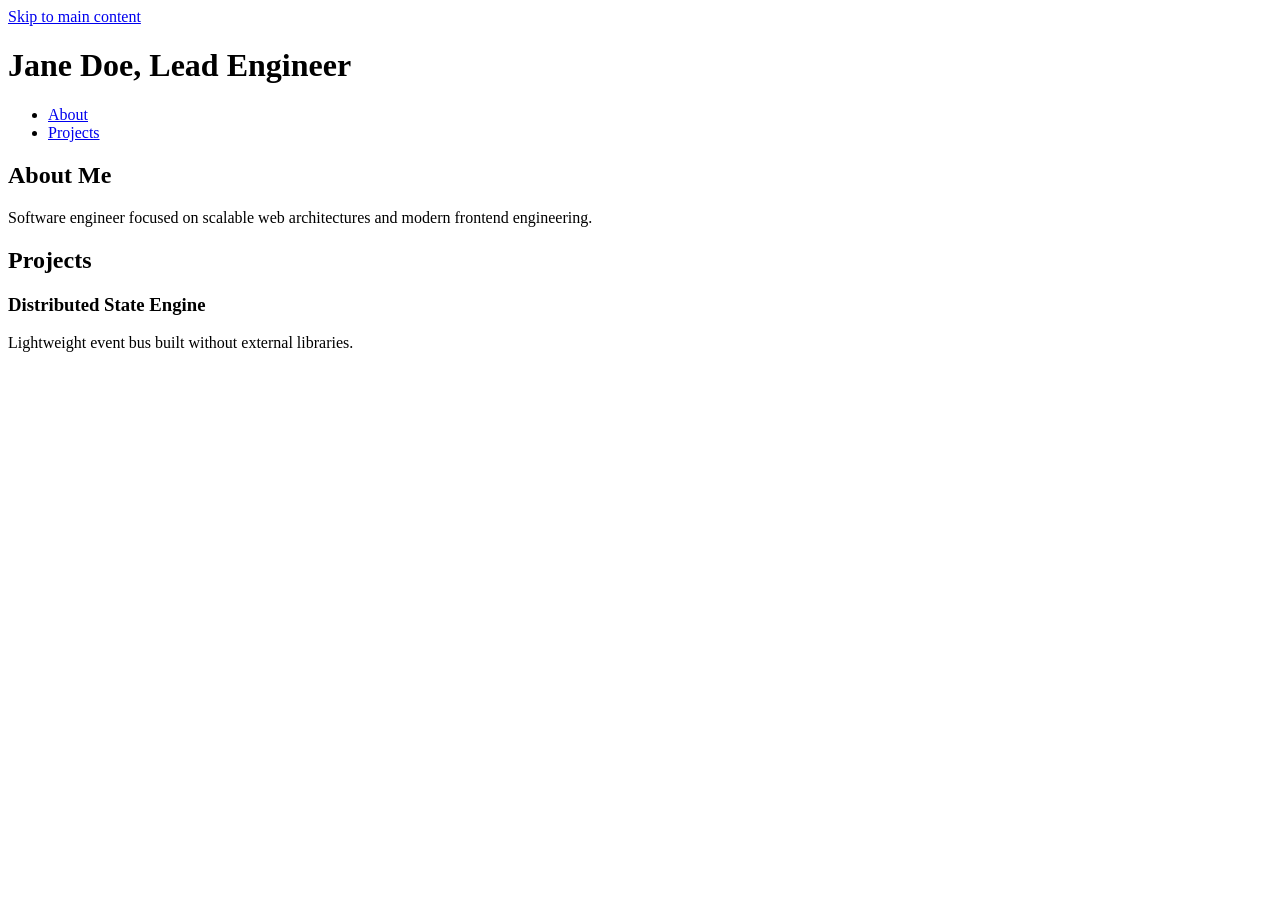
==== index.html @ 3b57b1c4 "feat(html): semantic landmark tree" ====
<!DOCTYPE html>
<html lang="en">
<head>
  <meta charset="UTF-8">
  <meta name="viewport" content="width=device-width, initial-scale=1.0">
  <title>Developer Portfolio</title>
</head>
<body>
  <!-- ATOMIC MILESTONE T-01: No div tags allowed -->
  <a href="#main-content" class="skip-link">Skip to main content</a>

  <header role="banner">
    <h1>Jane Doe, Lead Engineer</h1>
  </header>

  <nav role="navigation" aria-label="Primary">
    <ul>
      <li><a href="#about">About</a></li>
      <li><a href="#projects">Projects</a></li>
    </ul>
  </nav>

  <main id="main-content" role="main">
    <section id="about">
      <h2>About Me</h2>
      <p>Software engineer focused on scalable web architectures and modern frontend engineering.</p>
    </section>

    <section id="projects">
      <h2>Projects</h2>
      <article>
        <h3>Distributed State Engine</h3>
        <p>Lightweight event bus built without external libraries.</p>
      </article>
    </section>
  </main>
</body>
</html>
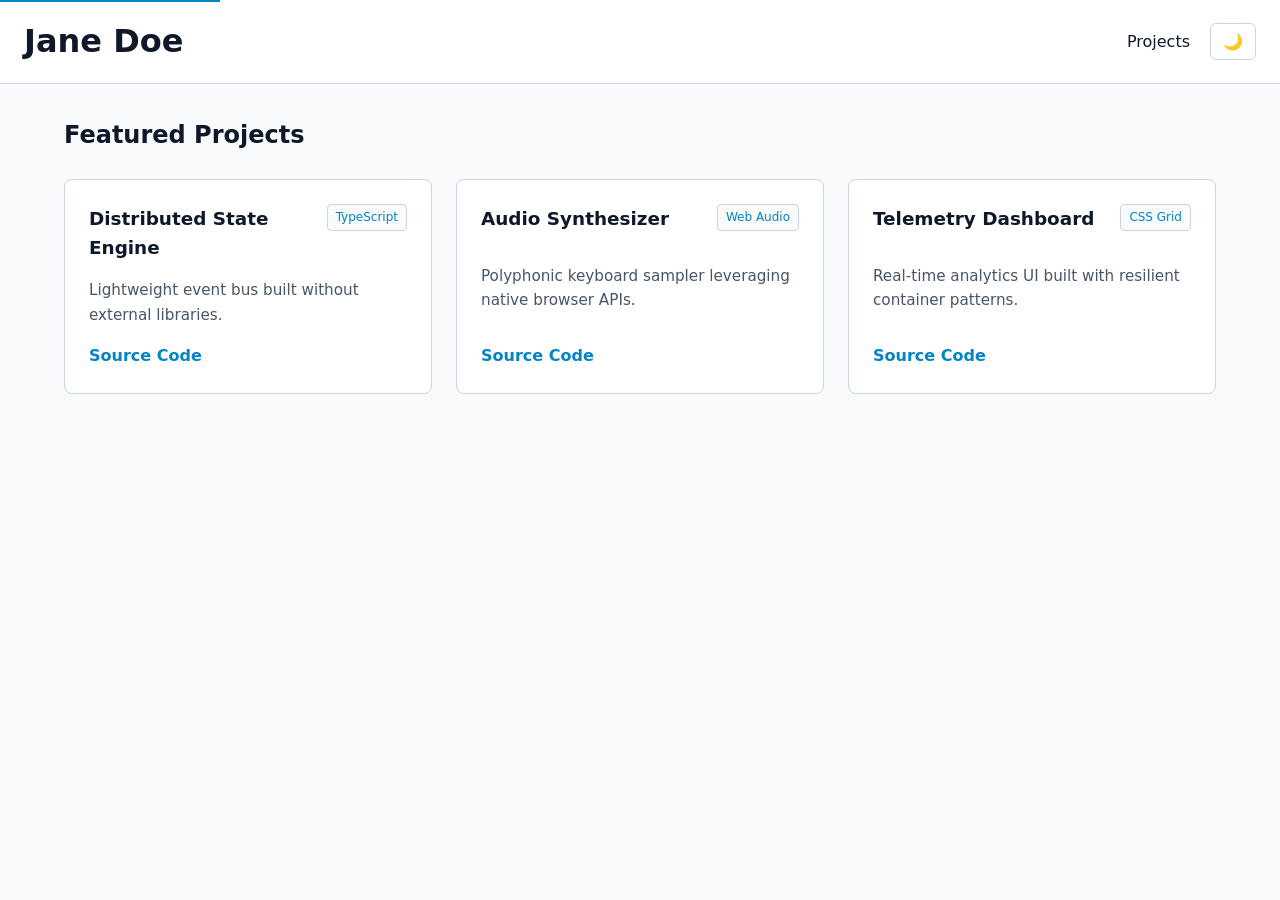
==== commit 3ab2d6cd: "feat(css): responsive grid" ====
--- a/index.html
+++ b/index.html
@@ -3,36 +3,67 @@
 <head>
   <meta charset="UTF-8">
   <meta name="viewport" content="width=device-width, initial-scale=1.0">
-  <title>Developer Portfolio</title>
+  <title>Enterprise Developer Portfolio</title>
+  <link rel="stylesheet" href="style.css">
 </head>
 <body>
-  <!-- ATOMIC MILESTONE T-01: No div tags allowed -->
   <a href="#main-content" class="skip-link">Skip to main content</a>
 
-  <header role="banner">
-    <h1>Jane Doe, Lead Engineer</h1>
+  <header class="navbar" role="banner">
+    <h1>Jane Doe</h1>
+    <nav role="navigation" aria-label="Main Navigation">
+      <ul class="nav-links">
+        <li><a href="#projects">Projects</a></li>
+        <li>
+          <button id="theme-btn" type="button" aria-pressed="false" aria-label="Toggle dark mode">
+            🌙
+          </button>
+        </li>
+      </ul>
+    </nav>
   </header>
 
-  <nav role="navigation" aria-label="Primary">
-    <ul>
-      <li><a href="#about">About</a></li>
-      <li><a href="#projects">Projects</a></li>
-    </ul>
-  </nav>
+  <main id="main-content" role="main">
+    <section id="projects" class="portfolio-container" aria-labelledby="projects-title">
+      <h2 id="projects-title">Featured Projects</h2>
 
-  <main id="main-content" role="main">
-    <section id="about">
-      <h2>About Me</h2>
-      <p>Software engineer focused on scalable web architectures and modern frontend engineering.</p>
-    </section>
+      <div class="project-grid">
+        <article class="project-card">
+          <header class="card-header">
+            <h3>Distributed State Engine</h3>
+            <span class="badge">TypeScript</span>
+          </header>
+          <p>Lightweight event bus built without external libraries.</p>
+          <footer class="card-footer">
+            <a href="#" aria-label="View Distributed State Engine source code">Source Code</a>
+          </footer>
+        </article>
 
-    <section id="projects">
-      <h2>Projects</h2>
-      <article>
-        <h3>Distributed State Engine</h3>
-        <p>Lightweight event bus built without external libraries.</p>
-      </article>
+        <article class="project-card">
+          <header class="card-header">
+            <h3>Audio Synthesizer</h3>
+            <span class="badge">Web Audio</span>
+          </header>
+          <p>Polyphonic keyboard sampler leveraging native browser APIs.</p>
+          <footer class="card-footer">
+            <a href="#" aria-label="View Audio Synthesizer source code">Source Code</a>
+          </footer>
+        </article>
+
+        <article class="project-card">
+          <header class="card-header">
+            <h3>Telemetry Dashboard</h3>
+            <span class="badge">CSS Grid</span>
+          </header>
+          <p>Real-time analytics UI built with resilient container patterns.</p>
+          <footer class="card-footer">
+            <a href="#" aria-label="View Telemetry Dashboard source code">Source Code</a>
+          </footer>
+        </article>
+      </div>
     </section>
   </main>
+
+  <script src="app.js"></script>
 </body>
 </html>
--- a/style.css
+++ b/style.css
@@ -0,0 +1,161 @@
+/* 1. Global Box-Sizing Reset */
+*,
+*::before,
+*::after {
+  box-sizing: border-box;
+  margin: 0;
+  padding: 0;
+}
+
+/* 2. Contract Tokens - Light Theme (Default) */
+:root {
+  --bg-primary: #f8fafc;
+  --bg-surface: #ffffff;
+  --text-primary: #0f172a;
+  --text-secondary: #475569;
+  --border-color: #cbd5e1;
+  --accent: #0284c7;
+  --focus-outline: #0284c7;
+}
+
+/* 3. Contract Tokens - Dark Theme */
+body.dark-theme {
+  --bg-primary: #0f172a;
+  --bg-surface: #1e293b;
+  --text-primary: #f8fafc;
+  --text-secondary: #94a3b8;
+  --border-color: #334155;
+  --accent: #38bdf8;
+  --focus-outline: #38bdf8;
+}
+
+/* 4. Base Typography & Background Transition */
+body {
+  font-family: system-ui, -apple-system, BlinkMacSystemFont, 'Segoe UI', Roboto, sans-serif;
+  line-height: 1.6;
+  background-color: var(--bg-primary);
+  color: var(--text-primary);
+  transition: background-color 0.25s ease, color 0.25s ease;
+}
+
+/* 5. A11y Focus Rings (WCAG 2.2 AA) */
+:focus-visible {
+  outline: 2px solid var(--focus-outline);
+  outline-offset: 3px;
+}
+
+/* Skip Link A11y */
+.skip-link {
+  position: absolute;
+  top: -40px;
+  left: 0;
+  background: var(--accent);
+  color: var(--bg-surface);
+  padding: 8px 16px;
+  z-index: 100;
+  text-decoration: none;
+  font-weight: 600;
+}
+
+.skip-link:focus {
+  top: 0;
+}
+
+/* Flexbox Navigation Header (1D Layout) */
+.navbar {
+  display: flex;
+  justify-content: space-between;
+  align-items: center;
+  padding: 1rem 1.5rem;
+  background-color: var(--bg-surface);
+  border-bottom: 1px solid var(--border-color);
+  gap: 1.5rem;
+}
+
+.nav-links {
+  display: flex;
+  align-items: center;
+  list-style: none;
+  gap: 1.25rem;
+}
+
+.nav-links a {
+  color: var(--text-primary);
+  text-decoration: none;
+  font-weight: 500;
+}
+
+#theme-btn {
+  background: transparent;
+  border: 1px solid var(--border-color);
+  color: var(--text-primary);
+  padding: 0.5rem 0.75rem;
+  border-radius: 6px;
+  cursor: pointer;
+  font-size: 1rem;
+}
+
+/* Container & 2D Grid Layout */
+.portfolio-container {
+  max-width: 1200px;
+  margin: 0 auto;
+  padding: 2rem 1.5rem;
+}
+
+.portfolio-container h2 {
+  margin-bottom: 1.5rem;
+  color: var(--text-primary);
+}
+
+/* Responsive Grid: Tự động co giãn cột không cần media query */
+.project-grid {
+  display: grid;
+  grid-template-columns: repeat(auto-fit, minmax(280px, 1fr));
+  gap: 1.5rem;
+}
+
+/* Card Components */
+.project-card {
+  display: flex;
+  flex-direction: column;
+  justify-content: space-between;
+  background-color: var(--bg-surface);
+  border: 1px solid var(--border-color);
+  border-radius: 8px;
+  padding: 1.5rem;
+  gap: 1rem;
+}
+
+.card-header {
+  display: flex;
+  justify-content: space-between;
+  align-items: flex-start;
+  gap: 0.75rem;
+}
+
+.card-header h3 {
+  font-size: 1.15rem;
+  color: var(--text-primary);
+}
+
+.badge {
+  font-size: 0.75rem;
+  padding: 0.2rem 0.5rem;
+  border-radius: 4px;
+  background-color: var(--bg-primary);
+  color: var(--accent);
+  border: 1px solid var(--border-color);
+  white-space: nowrap;
+}
+
+.project-card p {
+  color: var(--text-secondary);
+  font-size: 0.95rem;
+}
+
+.card-footer a {
+  display: inline-block;
+  color: var(--accent);
+  text-decoration: none;
+  font-weight: 600;
+}
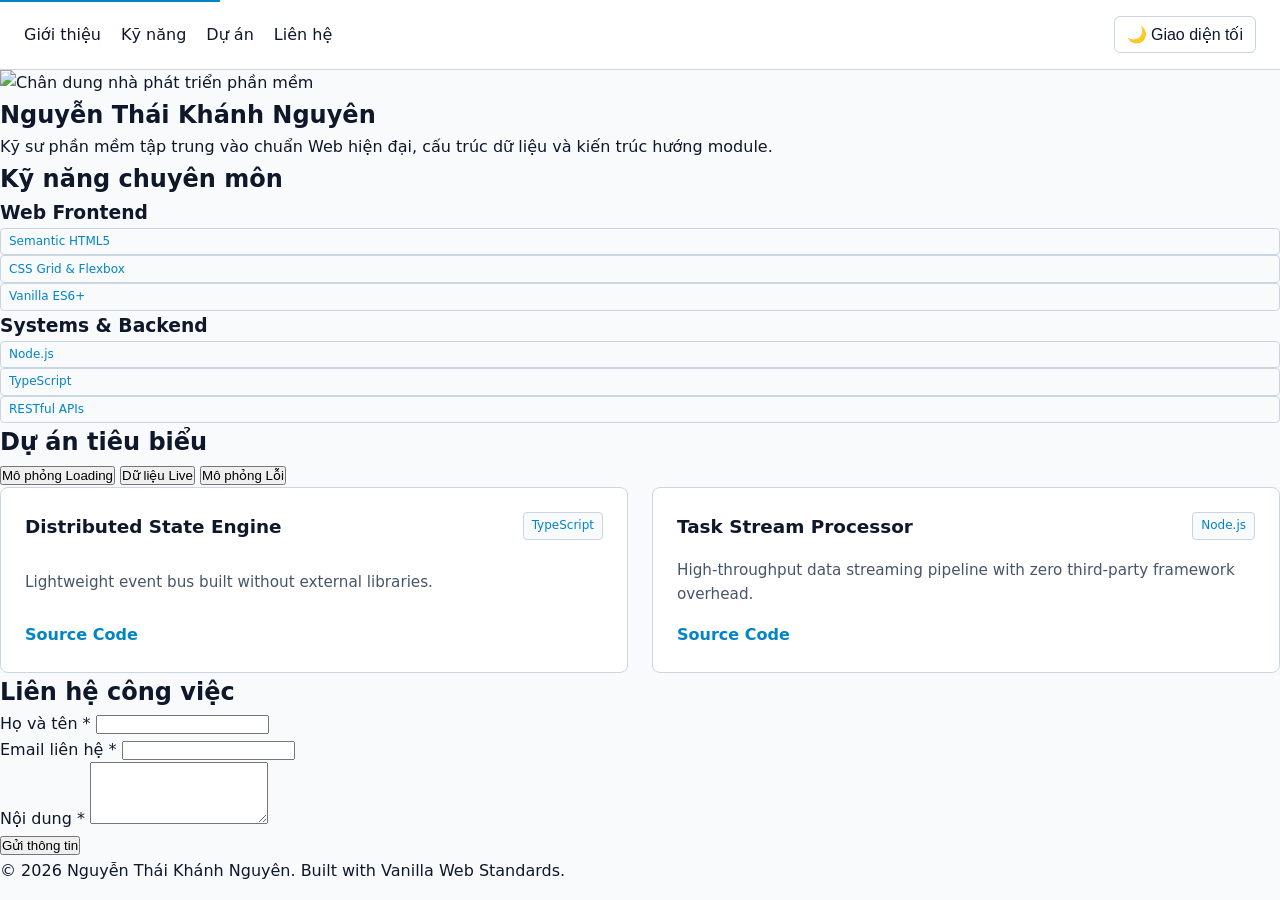
==== commit 3ebd67bc: "feat(html): implement modular component architecture markup" ====
--- a/index.html
+++ b/index.html
@@ -3,67 +3,144 @@
 <head>
   <meta charset="UTF-8">
   <meta name="viewport" content="width=device-width, initial-scale=1.0">
-  <title>Enterprise Developer Portfolio</title>
+  <title>Developer Portfolio - Exercise 3</title>
   <link rel="stylesheet" href="style.css">
+  <script src="app.js" defer></script>
 </head>
 <body>
+  <!-- Kế thừa từ Exercise 1: Skip-link bắt buộc -->
   <a href="#main-content" class="skip-link">Skip to main content</a>
 
-  <header class="navbar" role="banner">
-    <h1>Jane Doe</h1>
-    <nav role="navigation" aria-label="Main Navigation">
+  <header role="banner" class="site-header">
+    <nav role="navigation" aria-label="Primary" class="navbar">
       <ul class="nav-links">
-        <li><a href="#projects">Projects</a></li>
-        <li>
-          <button id="theme-btn" type="button" aria-pressed="false" aria-label="Toggle dark mode">
-            🌙
-          </button>
-        </li>
+        <li><a href="#hero">Giới thiệu</a></li>
+        <li><a href="#skills">Kỹ năng</a></li>
+        <li><a href="#projects">Dự án</a></li>
+        <li><a href="#contact">Liên hệ</a></li>
       </ul>
+      <!-- COMPONENT 1: THEME SWITCHER (Kế thừa Ex 2, chuẩn hóa aria-pressed) -->
+      <button 
+        type="button" 
+        id="theme-btn" 
+        class="theme-toggle" 
+        aria-pressed="false" 
+        aria-label="Chuyển đổi giao diện sáng tối"
+      >
+        <span class="theme-icon" aria-hidden="true">🌙</span>
+        <span class="theme-text">Giao diện tối</span>
+      </button>
     </nav>
   </header>
 
   <main id="main-content" role="main">
-    <section id="projects" class="portfolio-container" aria-labelledby="projects-title">
-      <h2 id="projects-title">Featured Projects</h2>
+    <!-- COMPONENT 2: HERO SECTION (Chống CLS: bắt buộc width/height cố định) -->
+    <section id="hero" class="hero-section" aria-labelledby="hero-title">
+      <img 
+        src="assets/avatar.webp" 
+        alt="Chân dung nhà phát triển phần mềm" 
+        width="160" 
+        height="160" 
+        loading="lazy" 
+        decoding="async" 
+        class="hero-avatar"
+      >
+      <div class="hero-content">
+        <h1 id="hero-title">Nguyễn Thái Khánh Nguyên</h1>
+        <p class="hero-pitch">Kỹ sư phần mềm tập trung vào chuẩn Web hiện đại, cấu trúc dữ liệu và kiến trúc hướng module.</p>
+      </div>
+    </section>
 
-      <div class="project-grid">
-        <article class="project-card">
+    <!-- COMPONENT 3: SKILLS MATRIX (Phân nhóm danh mục dạng Grid) -->
+    <section id="skills" class="skills-section" aria-labelledby="skills-title">
+      <h2 id="skills-title">Kỹ năng chuyên môn</h2>
+      <div class="skills-grid">
+        <article class="skill-category">
+          <h3>Web Frontend</h3>
+          <ul class="badge-list">
+            <li class="badge">Semantic HTML5</li>
+            <li class="badge">CSS Grid & Flexbox</li>
+            <li class="badge">Vanilla ES6+</li>
+          </ul>
+        </article>
+        <article class="skill-category">
+          <h3>Systems & Backend</h3>
+          <ul class="badge-list">
+            <li class="badge">Node.js</li>
+            <li class="badge">TypeScript</li>
+            <li class="badge">RESTful APIs</li>
+          </ul>
+        </article>
+      </div>
+    </section>
+
+    <!-- COMPONENT 4: PROJECT CARDS (Đúng contract mẫu trên Slide 14) -->
+    <section id="projects" class="projects-section" aria-labelledby="projects-title">
+      <div class="section-header">
+        <h2 id="projects-title">Dự án tiêu biểu</h2>
+        <!-- Nút test chuyển đổi trạng thái phục vụ Live Defense Slide 18 -->
+        <div class="state-controls" aria-label="Bộ điều khiển trạng thái mẫu">
+          <button type="button" id="btn-state-loading" class="btn-sm">Mô phỏng Loading</button>
+          <button type="button" id="btn-state-live" class="btn-sm">Dữ liệu Live</button>
+          <button type="button" id="btn-state-error" class="btn-sm">Mô phỏng Lỗi</button>
+        </div>
+      </div>
+
+      <div id="project-container" class="project-grid" aria-live="polite">
+        <!-- Khối contract gốc chính xác theo Slide 14 -->
+        <article class="project-card" data-category="frontend">
           <header class="card-header">
             <h3>Distributed State Engine</h3>
             <span class="badge">TypeScript</span>
           </header>
           <p>Lightweight event bus built without external libraries.</p>
           <footer class="card-footer">
-            <a href="#" aria-label="View Distributed State Engine source code">Source Code</a>
+            <a href="#" aria-label="View State Engine repository">Source Code</a>
           </footer>
         </article>
 
-        <article class="project-card">
+        <article class="project-card" data-category="backend">
           <header class="card-header">
-            <h3>Audio Synthesizer</h3>
-            <span class="badge">Web Audio</span>
+            <h3>Task Stream Processor</h3>
+            <span class="badge">Node.js</span>
           </header>
-          <p>Polyphonic keyboard sampler leveraging native browser APIs.</p>
+          <p>High-throughput data streaming pipeline with zero third-party framework overhead.</p>
           <footer class="card-footer">
-            <a href="#" aria-label="View Audio Synthesizer source code">Source Code</a>
-          </footer>
-        </article>
-
-        <article class="project-card">
-          <header class="card-header">
-            <h3>Telemetry Dashboard</h3>
-            <span class="badge">CSS Grid</span>
-          </header>
-          <p>Real-time analytics UI built with resilient container patterns.</p>
-          <footer class="card-footer">
-            <a href="#" aria-label="View Telemetry Dashboard source code">Source Code</a>
+            <a href="#" aria-label="View Task Stream Processor repository">Source Code</a>
           </footer>
         </article>
       </div>
     </section>
+
+    <!-- COMPONENT 5: CONTACT FORM (Native Form Validation) -->
+    <section id="contact" class="contact-section" aria-labelledby="contact-title">
+      <h2 id="contact-title">Liên hệ công việc</h2>
+      <form id="contact-form" class="contact-form" novalidate>
+        <div class="form-group">
+          <label for="contact-name">Họ và tên <span aria-hidden="true">*</span></label>
+          <input type="text" id="contact-name" name="name" required minlength="3">
+        </div>
+
+        <div class="form-group">
+          <label for="contact-email">Email liên hệ <span aria-hidden="true">*</span></label>
+          <input type="email" id="contact-email" name="email" required>
+        </div>
+
+        <div class="form-group">
+          <label for="contact-message">Nội dung <span aria-hidden="true">*</span></label>
+          <textarea id="contact-message" name="message" rows="4" required minlength="10"></textarea>
+        </div>
+
+        <div class="form-actions">
+          <button type="submit" id="submit-btn" class="btn-primary">Gửi thông tin</button>
+          <span id="form-status" class="form-status" role="status" aria-live="polite"></span>
+        </div>
+      </form>
+    </section>
   </main>
 
-  <script src="app.js"></script>
+  <footer role="contentinfo" class="site-footer">
+    <p>&copy; 2026 Nguyễn Thái Khánh Nguyên. Built with Vanilla Web Standards.</p>
+  </footer>
 </body>
 </html>
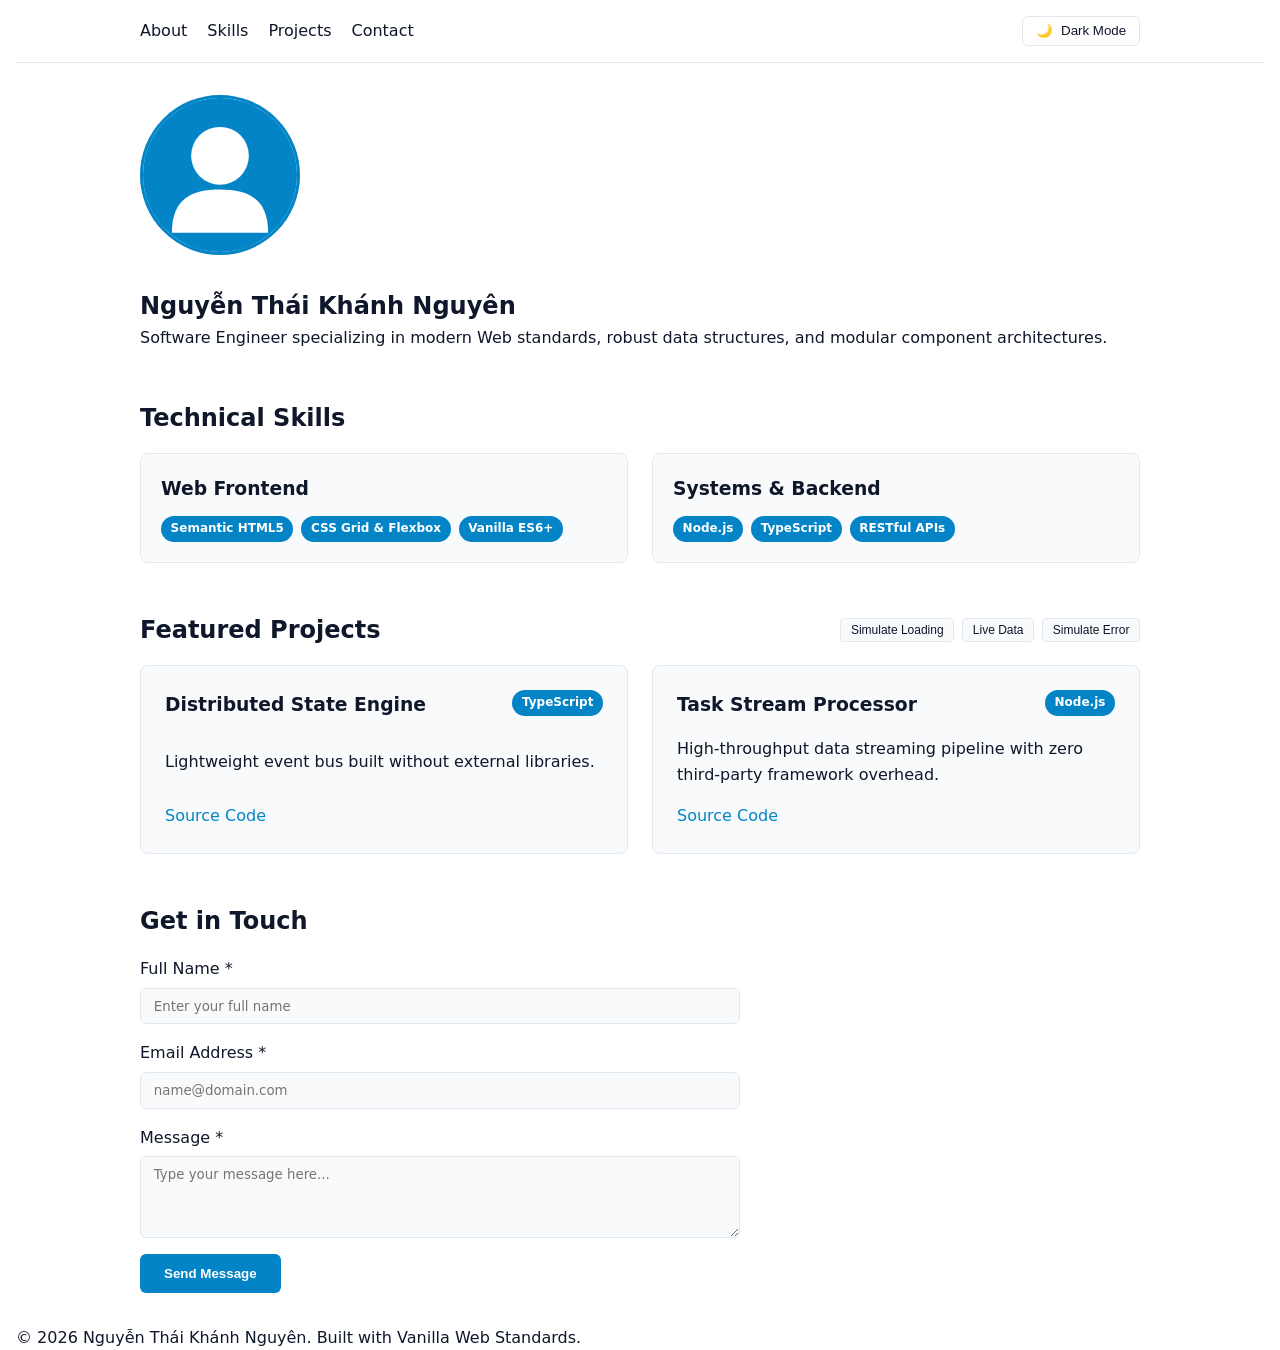
==== commit 74aa0cec: "fix(html): localize all components to english and embed fallback avatar" ====
--- a/index.html
+++ b/index.html
@@ -3,42 +3,44 @@
 <head>
   <meta charset="UTF-8">
   <meta name="viewport" content="width=device-width, initial-scale=1.0">
-  <title>Developer Portfolio - Exercise 3</title>
+  <title>Nguyễn Thái Khánh Nguyên - Developer Portfolio</title>
   <link rel="stylesheet" href="style.css">
   <script src="app.js" defer></script>
 </head>
 <body>
-  <!-- Kế thừa từ Exercise 1: Skip-link bắt buộc -->
+  <!-- Mandatory Skip-link for Accessibility -->
   <a href="#main-content" class="skip-link">Skip to main content</a>
 
   <header role="banner" class="site-header">
     <nav role="navigation" aria-label="Primary" class="navbar">
       <ul class="nav-links">
-        <li><a href="#hero">Giới thiệu</a></li>
-        <li><a href="#skills">Kỹ năng</a></li>
-        <li><a href="#projects">Dự án</a></li>
-        <li><a href="#contact">Liên hệ</a></li>
+        <li><a href="#hero">About</a></li>
+        <li><a href="#skills">Skills</a></li>
+        <li><a href="#projects">Projects</a></li>
+        <li><a href="#contact">Contact</a></li>
       </ul>
-      <!-- COMPONENT 1: THEME SWITCHER (Kế thừa Ex 2, chuẩn hóa aria-pressed) -->
+
+      <!-- COMPONENT 1: THEME SWITCHER -->
       <button 
         type="button" 
         id="theme-btn" 
         class="theme-toggle" 
         aria-pressed="false" 
-        aria-label="Chuyển đổi giao diện sáng tối"
+        aria-label="Toggle light and dark color scheme"
       >
         <span class="theme-icon" aria-hidden="true">🌙</span>
-        <span class="theme-text">Giao diện tối</span>
+        <span class="theme-text">Dark Mode</span>
       </button>
     </nav>
   </header>
 
   <main id="main-content" role="main">
-    <!-- COMPONENT 2: HERO SECTION (Chống CLS: bắt buộc width/height cố định) -->
+    <!-- COMPONENT 2: HERO SECTION -->
     <section id="hero" class="hero-section" aria-labelledby="hero-title">
+      <!-- Fallback SVG Avatar chống CLS và không bị vỡ icon -->
       <img 
-        src="assets/avatar.webp" 
-        alt="Chân dung nhà phát triển phần mềm" 
+        src="data:image/svg+xml,%3Csvg xmlns='http://www.w3.org/2000/svg' viewBox='0 0 160 160'%3E%3Crect width='160' height='160' fill='%230284c7'/%3E%3Ccircle cx='80' cy='60' r='30' fill='%23ffffff'/%3E%3Cpath d='M30,140 C30,105 50,95 80,95 C110,95 130,105 130,140 Z' fill='%23ffffff'/%3E%3C/svg%3E" 
+        alt="Portrait of Software Engineer" 
         width="160" 
         height="160" 
         loading="lazy" 
@@ -47,24 +49,24 @@
       >
       <div class="hero-content">
         <h1 id="hero-title">Nguyễn Thái Khánh Nguyên</h1>
-        <p class="hero-pitch">Kỹ sư phần mềm tập trung vào chuẩn Web hiện đại, cấu trúc dữ liệu và kiến trúc hướng module.</p>
+        <p class="hero-pitch">Software Engineer specializing in modern Web standards, robust data structures, and modular component architectures.</p>
       </div>
     </section>
 
-    <!-- COMPONENT 3: SKILLS MATRIX (Phân nhóm danh mục dạng Grid) -->
+    <!-- COMPONENT 3: SKILLS MATRIX -->
     <section id="skills" class="skills-section" aria-labelledby="skills-title">
-      <h2 id="skills-title">Kỹ năng chuyên môn</h2>
+      <h2 id="skills-title">Technical Skills</h2>
       <div class="skills-grid">
         <article class="skill-category">
           <h3>Web Frontend</h3>
           <ul class="badge-list">
             <li class="badge">Semantic HTML5</li>
-            <li class="badge">CSS Grid & Flexbox</li>
+            <li class="badge">CSS Grid &amp; Flexbox</li>
             <li class="badge">Vanilla ES6+</li>
           </ul>
         </article>
         <article class="skill-category">
-          <h3>Systems & Backend</h3>
+          <h3>Systems &amp; Backend</h3>
           <ul class="badge-list">
             <li class="badge">Node.js</li>
             <li class="badge">TypeScript</li>
@@ -74,20 +76,19 @@
       </div>
     </section>
 
-    <!-- COMPONENT 4: PROJECT CARDS (Đúng contract mẫu trên Slide 14) -->
+    <!-- COMPONENT 4: PROJECT CARDS -->
     <section id="projects" class="projects-section" aria-labelledby="projects-title">
       <div class="section-header">
-        <h2 id="projects-title">Dự án tiêu biểu</h2>
-        <!-- Nút test chuyển đổi trạng thái phục vụ Live Defense Slide 18 -->
-        <div class="state-controls" aria-label="Bộ điều khiển trạng thái mẫu">
-          <button type="button" id="btn-state-loading" class="btn-sm">Mô phỏng Loading</button>
-          <button type="button" id="btn-state-live" class="btn-sm">Dữ liệu Live</button>
-          <button type="button" id="btn-state-error" class="btn-sm">Mô phỏng Lỗi</button>
+        <h2 id="projects-title">Featured Projects</h2>
+        <div class="state-controls" aria-label="Demo state controls">
+          <button type="button" id="btn-state-loading" class="btn-sm">Simulate Loading</button>
+          <button type="button" id="btn-state-live" class="btn-sm">Live Data</button>
+          <button type="button" id="btn-state-error" class="btn-sm">Simulate Error</button>
         </div>
       </div>
 
       <div id="project-container" class="project-grid" aria-live="polite">
-        <!-- Khối contract gốc chính xác theo Slide 14 -->
+        <!-- Khối Card hợp đồng mẫu từ Slide 14 -->
         <article class="project-card" data-category="frontend">
           <header class="card-header">
             <h3>Distributed State Engine</h3>
@@ -95,7 +96,7 @@
           </header>
           <p>Lightweight event bus built without external libraries.</p>
           <footer class="card-footer">
-            <a href="#" aria-label="View State Engine repository">Source Code</a>
+            <a href="#" aria-label="View Distributed State Engine repository">Source Code</a>
           </footer>
         </article>
 
@@ -112,27 +113,27 @@
       </div>
     </section>
 
-    <!-- COMPONENT 5: CONTACT FORM (Native Form Validation) -->
+    <!-- COMPONENT 5: CONTACT FORM -->
     <section id="contact" class="contact-section" aria-labelledby="contact-title">
-      <h2 id="contact-title">Liên hệ công việc</h2>
+      <h2 id="contact-title">Get in Touch</h2>
       <form id="contact-form" class="contact-form" novalidate>
         <div class="form-group">
-          <label for="contact-name">Họ và tên <span aria-hidden="true">*</span></label>
-          <input type="text" id="contact-name" name="name" required minlength="3">
+          <label for="contact-name">Full Name <span aria-hidden="true">*</span></label>
+          <input type="text" id="contact-name" name="name" required minlength="3" placeholder="Enter your full name">
         </div>
 
         <div class="form-group">
-          <label for="contact-email">Email liên hệ <span aria-hidden="true">*</span></label>
-          <input type="email" id="contact-email" name="email" required>
+          <label for="contact-email">Email Address <span aria-hidden="true">*</span></label>
+          <input type="email" id="contact-email" name="email" required placeholder="name@domain.com">
         </div>
 
         <div class="form-group">
-          <label for="contact-message">Nội dung <span aria-hidden="true">*</span></label>
-          <textarea id="contact-message" name="message" rows="4" required minlength="10"></textarea>
+          <label for="contact-message">Message <span aria-hidden="true">*</span></label>
+          <textarea id="contact-message" name="message" rows="4" required minlength="10" placeholder="Type your message here..."></textarea>
         </div>
 
         <div class="form-actions">
-          <button type="submit" id="submit-btn" class="btn-primary">Gửi thông tin</button>
+          <button type="submit" id="submit-btn" class="btn-primary">Send Message</button>
           <span id="form-status" class="form-status" role="status" aria-live="polite"></span>
         </div>
       </form>
--- a/style.css
+++ b/style.css
@@ -1,80 +1,82 @@
-/* 1. Global Box-Sizing Reset */
-*,
-*::before,
-*::after {
+/* ==========================================================================
+   1. KẾ THỪA TỪ EXERCISE 2: Tokens, Reset & Theme Variables
+   ========================================================================== */
+*, *::before, *::after {
   box-sizing: border-box;
   margin: 0;
   padding: 0;
 }
 
-/* 2. Contract Tokens - Light Theme (Default) */
 :root {
-  --bg-primary: #f8fafc;
-  --bg-surface: #ffffff;
+  --bg-primary: #ffffff;
   --text-primary: #0f172a;
-  --text-secondary: #475569;
-  --border-color: #cbd5e1;
+  --text-muted: #64748b;
   --accent: #0284c7;
-  --focus-outline: #0284c7;
-}
-
-/* 3. Contract Tokens - Dark Theme */
+  --card-bg: #f8fafc;
+  --border-color: #e2e8f0;
+}
+
+@media (prefers-color-scheme: dark) {
+  :root {
+    --bg-primary: #0f172a;
+    --text-primary: #f8fafc;
+    --text-muted: #94a3b8;
+    --accent: #38bdf8;
+    --card-bg: #1e293b;
+    --border-color: #334155;
+  }
+}
+
 body.dark-theme {
   --bg-primary: #0f172a;
-  --bg-surface: #1e293b;
   --text-primary: #f8fafc;
-  --text-secondary: #94a3b8;
+  --text-muted: #94a3b8;
+  --accent: #38bdf8;
+  --card-bg: #1e293b;
   --border-color: #334155;
-  --accent: #38bdf8;
-  --focus-outline: #38bdf8;
-}
-
-/* 4. Base Typography & Background Transition */
+}
+
 body {
   font-family: system-ui, -apple-system, BlinkMacSystemFont, 'Segoe UI', Roboto, sans-serif;
   line-height: 1.6;
   background-color: var(--bg-primary);
   color: var(--text-primary);
-  transition: background-color 0.25s ease, color 0.25s ease;
-}
-
-/* 5. A11y Focus Rings (WCAG 2.2 AA) */
-:focus-visible {
-  outline: 2px solid var(--focus-outline);
-  outline-offset: 3px;
-}
-
-/* Skip Link A11y */
+  padding: 0 1rem;
+}
+
 .skip-link {
   position: absolute;
-  top: -40px;
-  left: 0;
+  top: -999px;
+  left: 1rem;
   background: var(--accent);
-  color: var(--bg-surface);
-  padding: 8px 16px;
+  color: #fff;
+  padding: 0.5rem 1rem;
   z-index: 100;
   text-decoration: none;
-  font-weight: 600;
-}
-
+}
 .skip-link:focus {
-  top: 0;
-}
-
-/* Flexbox Navigation Header (1D Layout) */
+  top: 1rem;
+}
+
+/* ==========================================================================
+   2. EXERCISE 3: Layouts & Component Styling (Slide 14 & 16)
+   ========================================================================== */
+.site-header {
+  border-bottom: 1px solid var(--border-color);
+  padding: 1rem 0;
+}
+
 .navbar {
   display: flex;
   justify-content: space-between;
   align-items: center;
-  padding: 1rem 1.5rem;
-  background-color: var(--bg-surface);
-  border-bottom: 1px solid var(--border-color);
-  gap: 1.5rem;
+  max-width: 1000px;
+  margin: 0 auto;
+  gap: 1rem;
 }
 
 .nav-links {
   display: flex;
-  align-items: center;
   list-style: none;
   gap: 1.25rem;
 }
@@ -85,44 +87,103 @@
   font-weight: 500;
 }
 
-#theme-btn {
+.theme-toggle {
   background: transparent;
   border: 1px solid var(--border-color);
   color: var(--text-primary);
-  padding: 0.5rem 0.75rem;
+  padding: 0.4rem 0.8rem;
   border-radius: 6px;
   cursor: pointer;
-  font-size: 1rem;
-}
-
-/* Container & 2D Grid Layout */
-.portfolio-container {
-  max-width: 1200px;
+  display: inline-flex;
+  align-items: center;
+  gap: 0.5rem;
+}
+
+main {
+  max-width: 1000px;
   margin: 0 auto;
-  padding: 2rem 1.5rem;
-}
-
-.portfolio-container h2 {
-  margin-bottom: 1.5rem;
-  color: var(--text-primary);
-}
-
-/* Responsive Grid: Tự động co giãn cột không cần media query */
+  display: flex;
+  flex-direction: column;
+  gap: 3rem;
+  padding: 2rem 0;
+}
+
+/* Hero Component */
+.hero-section {
+  display: flex;
+  align-items: center;
+  gap: 2rem;
+  flex-wrap: wrap;
+}
+
+.hero-avatar {
+  border-radius: 50%;
+  border: 3px solid var(--accent);
+  object-fit: cover;
+}
+
+/* Skills Matrix Component */
+.skills-grid {
+  display: grid;
+  grid-template-columns: repeat(auto-fit, minmax(250px, 1fr));
+  gap: 1.5rem;
+  margin-top: 1rem;
+}
+
+.skill-category {
+  background: var(--card-bg);
+  border: 1px solid var(--border-color);
+  border-radius: 8px;
+  padding: 1.25rem;
+}
+
+.badge-list {
+  display: flex;
+  flex-wrap: wrap;
+  gap: 0.5rem;
+  list-style: none;
+  margin-top: 0.75rem;
+}
+
+/* Project Card Contract (Slide 14 & 17) */
+.section-header {
+  display: flex;
+  justify-content: space-between;
+  align-items: center;
+  flex-wrap: wrap;
+  gap: 1rem;
+}
+
+.state-controls {
+  display: flex;
+  gap: 0.5rem;
+}
+
+.btn-sm {
+  font-size: 0.75rem;
+  padding: 0.25rem 0.6rem;
+  background: var(--card-bg);
+  border: 1px solid var(--border-color);
+  color: var(--text-primary);
+  border-radius: 4px;
+  cursor: pointer;
+}
+
 .project-grid {
   display: grid;
   grid-template-columns: repeat(auto-fit, minmax(280px, 1fr));
   gap: 1.5rem;
-}
-
-/* Card Components */
+  margin-top: 1rem;
+}
+
 .project-card {
-  display: flex;
-  flex-direction: column;
-  justify-content: space-between;
-  background-color: var(--bg-surface);
+  background: var(--card-bg);
   border: 1px solid var(--border-color);
   border-radius: 8px;
   padding: 1.5rem;
+  display: flex;
+  flex-direction: column;
+  justify-content: space-between;
   gap: 1rem;
 }
 
@@ -130,32 +191,124 @@
   display: flex;
   justify-content: space-between;
   align-items: flex-start;
-  gap: 0.75rem;
-}
-
-.card-header h3 {
-  font-size: 1.15rem;
-  color: var(--text-primary);
+  gap: 0.5rem;
 }
 
 .badge {
+  background: var(--accent);
+  color: #ffffff;
+  padding: 0.2rem 0.6rem;
+  border-radius: 999px;
   font-size: 0.75rem;
-  padding: 0.2rem 0.5rem;
-  border-radius: 4px;
-  background-color: var(--bg-primary);
-  color: var(--accent);
-  border: 1px solid var(--border-color);
+  font-weight: 600;
   white-space: nowrap;
 }
 
-.project-card p {
-  color: var(--text-secondary);
-  font-size: 0.95rem;
-}
-
 .card-footer a {
-  display: inline-block;
   color: var(--accent);
   text-decoration: none;
+  font-weight: 500;
+}
+
+/* Contact Form Component */
+.contact-form {
+  display: flex;
+  flex-direction: column;
+  gap: 1rem;
+  max-width: 600px;
+  margin-top: 1rem;
+}
+
+.form-group {
+  display: flex;
+  flex-direction: column;
+  gap: 0.4rem;
+}
+
+.form-group input,
+.form-group textarea {
+  background: var(--card-bg);
+  border: 1px solid var(--border-color);
+  color: var(--text-primary);
+  padding: 0.6rem 0.8rem;
+  border-radius: 6px;
+  font-family: inherit;
+}
+
+.btn-primary {
+  background: var(--accent);
+  color: #ffffff;
+  border: none;
+  padding: 0.75rem 1.5rem;
+  border-radius: 6px;
+  cursor: pointer;
   font-weight: 600;
+  width: fit-content;
+}
+
+/* ==========================================================================
+   3. TASK T-03A: Pure CSS Shimmer Skeleton (Slide 18)
+   ========================================================================== */
+.skeleton-card {
+  background: var(--card-bg);
+  border: 1px solid var(--border-color);
+  border-radius: 8px;
+  padding: 1.5rem;
+  display: flex;
+  flex-direction: column;
+  gap: 1rem;
+}
+
+.skeleton-shimmer {
+  background: linear-gradient(90deg, #1e293b 25%, #334155 50%, #1e293b 75%);
+  background-size: 200% 100%;
+  animation: shimmer 1.5s infinite;
+  border-radius: 4px;
+}
+
+.skeleton-title {
+  height: 24px;
+  width: 60%;
+}
+
+.skeleton-badge {
+  height: 20px;
+  width: 25%;
+}
+
+.skeleton-desc {
+  height: 48px;
+  width: 100%;
+}
+
+@keyframes shimmer {
+  0% { background-position: 200% 0; }
+  100% { background-position: -200% 0; }
+}
+
+/* ==========================================================================
+   4. TASK T-03C: Empty & Error State Views (Slide 18)
+   ========================================================================== */
+.state-box {
+  grid-column: 1 / -1;
+  text-align: center;
+  padding: 3rem 1.5rem;
+  border: 1px dashed var(--border-color);
+  border-radius: 8px;
+  background: var(--card-bg);
+}
+
+.state-box.error {
+  border-color: #ef4444;
+  color: #ef4444;
+}
+
+.retry-btn {
+  margin-top: 1rem;
+  padding: 0.5rem 1.25rem;
+  background: var(--accent);
+  color: #ffffff;
+  border: none;
+  border-radius: 4px;
+  cursor: pointer;
 }
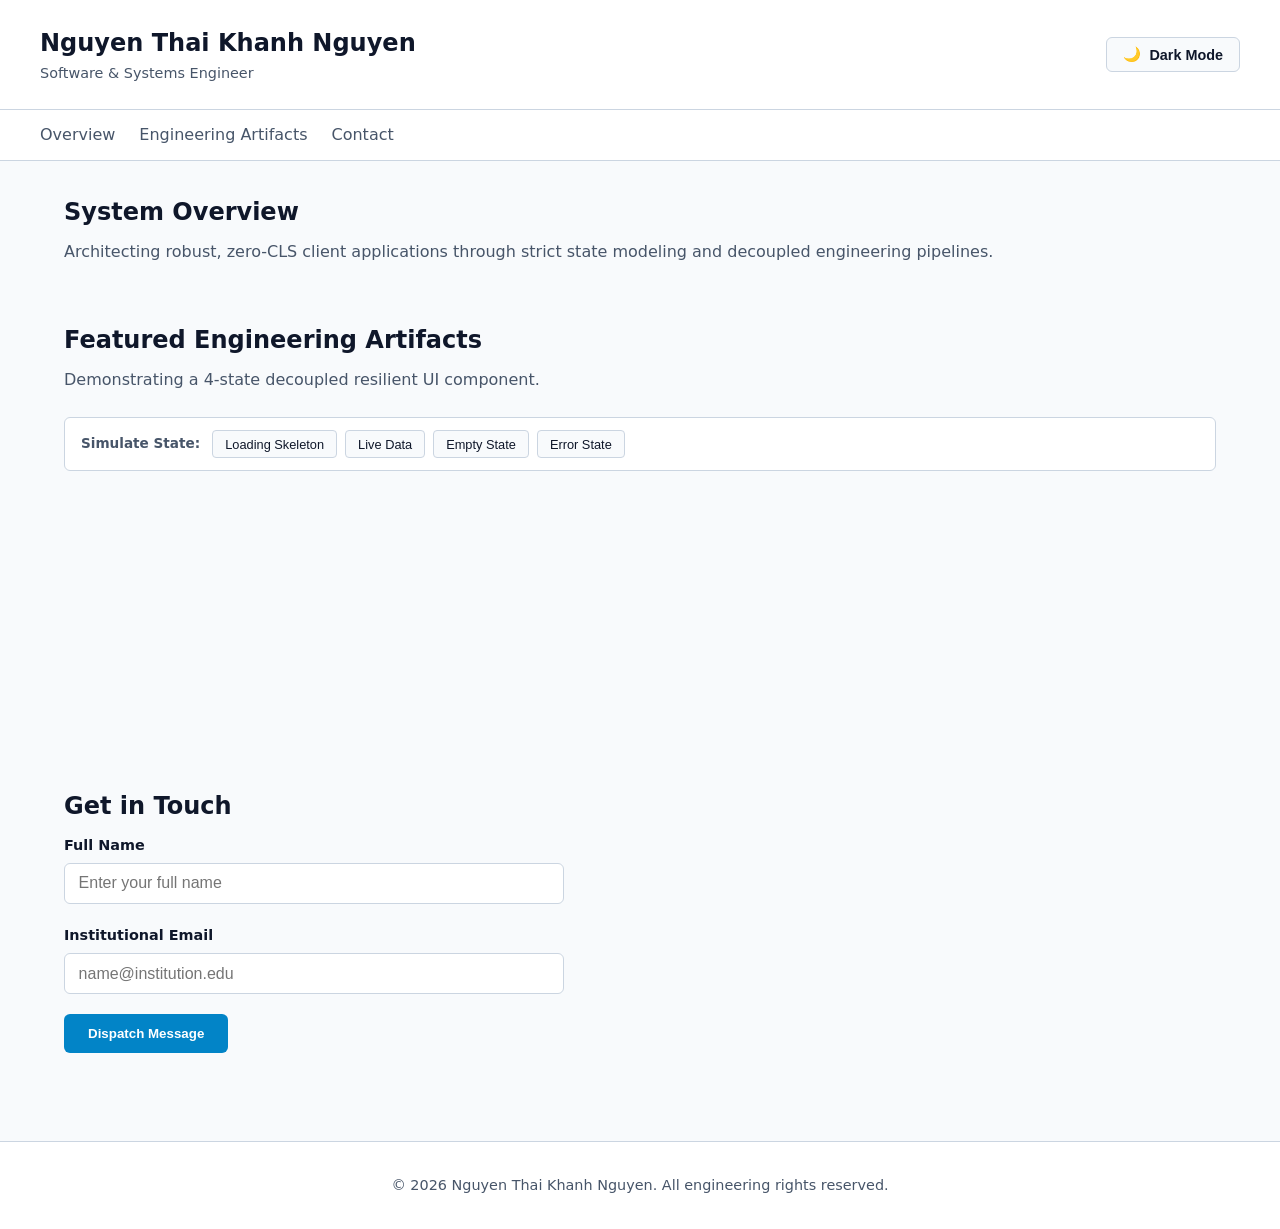
==== commit 13b48b1a: "feat(ui): implement live data state with responsive grid and badges" ====
--- a/index.html
+++ b/index.html
@@ -3,145 +3,105 @@
 <head>
   <meta charset="UTF-8">
   <meta name="viewport" content="width=device-width, initial-scale=1.0">
-  <title>Nguyễn Thái Khánh Nguyên - Developer Portfolio</title>
+  <title>Engineering Portfolio | Resilient Architecture</title>
   <link rel="stylesheet" href="style.css">
-  <script src="app.js" defer></script>
 </head>
 <body>
-  <!-- Mandatory Skip-link for Accessibility -->
+  <!-- Accessible Skip Link -->
   <a href="#main-content" class="skip-link">Skip to main content</a>
 
+  <!-- Global Header Landmark -->
   <header role="banner" class="site-header">
-    <nav role="navigation" aria-label="Primary" class="navbar">
-      <ul class="nav-links">
-        <li><a href="#hero">About</a></li>
-        <li><a href="#skills">Skills</a></li>
-        <li><a href="#projects">Projects</a></li>
-        <li><a href="#contact">Contact</a></li>
-      </ul>
+    <div class="header-inner">
+      <div class="brand">
+        <h1 class="brand-title">Nguyen Thai Khanh Nguyen</h1>
+        <p class="brand-tagline">Software & Systems Engineer</p>
+      </div>
 
-      <!-- COMPONENT 1: THEME SWITCHER -->
+      <!-- Theme Switcher Trigger -->
       <button 
         type="button" 
         id="theme-btn" 
         class="theme-toggle" 
         aria-pressed="false" 
-        aria-label="Toggle light and dark color scheme"
-      >
+        aria-label="Toggle color theme">
         <span class="theme-icon" aria-hidden="true">🌙</span>
         <span class="theme-text">Dark Mode</span>
       </button>
-    </nav>
+    </div>
   </header>
 
+  <!-- Global Navigation Landmark -->
+  <nav role="navigation" aria-label="Primary Navigation" class="site-nav">
+    <ul class="nav-links">
+      <li><a href="#overview">Overview</a></li>
+      <li><a href="#projects">Engineering Artifacts</a></li>
+      <li><a href="#contact">Contact</a></li>
+    </ul>
+  </nav>
+
+  <!-- Main Content Landmark -->
   <main id="main-content" role="main">
-    <!-- COMPONENT 2: HERO SECTION -->
-    <section id="hero" class="hero-section" aria-labelledby="hero-title">
-      <!-- Fallback SVG Avatar chống CLS và không bị vỡ icon -->
-      <img 
-        src="data:image/svg+xml,%3Csvg xmlns='http://www.w3.org/2000/svg' viewBox='0 0 160 160'%3E%3Crect width='160' height='160' fill='%230284c7'/%3E%3Ccircle cx='80' cy='60' r='30' fill='%23ffffff'/%3E%3Cpath d='M30,140 C30,105 50,95 80,95 C110,95 130,105 130,140 Z' fill='%23ffffff'/%3E%3C/svg%3E" 
-        alt="Portrait of Software Engineer" 
-        width="160" 
-        height="160" 
-        loading="lazy" 
-        decoding="async" 
-        class="hero-avatar"
-      >
-      <div class="hero-content">
-        <h1 id="hero-title">Nguyễn Thái Khánh Nguyên</h1>
-        <p class="hero-pitch">Software Engineer specializing in modern Web standards, robust data structures, and modular component architectures.</p>
+    <!-- Hero / Overview Section -->
+    <section id="overview" class="section-container" aria-labelledby="overview-heading">
+      <h2 id="overview-heading">System Overview</h2>
+      <p class="section-lead">
+        Architecting robust, zero-CLS client applications through strict state modeling and decoupled engineering pipelines.
+      </p>
+    </section>
+
+    <!-- Exercise 4: Resilient Component Architecture -->
+    <section id="projects" class="section-container" aria-labelledby="projects-heading">
+      <div class="section-header">
+        <h2 id="projects-heading">Featured Engineering Artifacts</h2>
+        <p class="section-subtitle">Demonstrating a 4-state decoupled resilient UI component.</p>
+      </div>
+
+      <!-- State Simulator (Interactive controls for Live Defense evaluation) -->
+      <aside class="state-simulator" aria-label="Live State Simulator">
+        <span class="simulator-label">Simulate State:</span>
+        <div class="button-group" role="group" aria-label="State controls">
+          <button type="button" class="btn-state" data-target="loading">Loading Skeleton</button>
+          <button type="button" class="btn-state" data-target="success">Live Data</button>
+          <button type="button" class="btn-state" data-target="empty">Empty State</button>
+          <button type="button" class="btn-state" data-target="error">Error State</button>
+        </div>
+      </aside>
+
+      <!-- Target Container for Dynamic Component States -->
+      <div 
+        id="projects-container" 
+        class="projects-grid" 
+        role="region" 
+        aria-label="Projects list" 
+        aria-live="polite" 
+        aria-busy="false">
+        <!-- State nodes are injected dynamically via app.js -->
       </div>
     </section>
 
-    <!-- COMPONENT 3: SKILLS MATRIX -->
-    <section id="skills" class="skills-section" aria-labelledby="skills-title">
-      <h2 id="skills-title">Technical Skills</h2>
-      <div class="skills-grid">
-        <article class="skill-category">
-          <h3>Web Frontend</h3>
-          <ul class="badge-list">
-            <li class="badge">Semantic HTML5</li>
-            <li class="badge">CSS Grid &amp; Flexbox</li>
-            <li class="badge">Vanilla ES6+</li>
-          </ul>
-        </article>
-        <article class="skill-category">
-          <h3>Systems &amp; Backend</h3>
-          <ul class="badge-list">
-            <li class="badge">Node.js</li>
-            <li class="badge">TypeScript</li>
-            <li class="badge">RESTful APIs</li>
-          </ul>
-        </article>
-      </div>
-    </section>
-
-    <!-- COMPONENT 4: PROJECT CARDS -->
-    <section id="projects" class="projects-section" aria-labelledby="projects-title">
-      <div class="section-header">
-        <h2 id="projects-title">Featured Projects</h2>
-        <div class="state-controls" aria-label="Demo state controls">
-          <button type="button" id="btn-state-loading" class="btn-sm">Simulate Loading</button>
-          <button type="button" id="btn-state-live" class="btn-sm">Live Data</button>
-          <button type="button" id="btn-state-error" class="btn-sm">Simulate Error</button>
+    <!-- Contact Form Section -->
+    <section id="contact" class="section-container" aria-labelledby="contact-heading">
+      <h2 id="contact-heading">Get in Touch</h2>
+      <form class="contact-form" action="#" method="POST" onsubmit="event.preventDefault();">
+        <div class="form-group">
+          <label for="contact-name">Full Name</label>
+          <input type="text" id="contact-name" name="name" required placeholder="Enter your full name">
         </div>
-      </div>
-
-      <div id="project-container" class="project-grid" aria-live="polite">
-        <!-- Khối Card hợp đồng mẫu từ Slide 14 -->
-        <article class="project-card" data-category="frontend">
-          <header class="card-header">
-            <h3>Distributed State Engine</h3>
-            <span class="badge">TypeScript</span>
-          </header>
-          <p>Lightweight event bus built without external libraries.</p>
-          <footer class="card-footer">
-            <a href="#" aria-label="View Distributed State Engine repository">Source Code</a>
-          </footer>
-        </article>
-
-        <article class="project-card" data-category="backend">
-          <header class="card-header">
-            <h3>Task Stream Processor</h3>
-            <span class="badge">Node.js</span>
-          </header>
-          <p>High-throughput data streaming pipeline with zero third-party framework overhead.</p>
-          <footer class="card-footer">
-            <a href="#" aria-label="View Task Stream Processor repository">Source Code</a>
-          </footer>
-        </article>
-      </div>
-    </section>
-
-    <!-- COMPONENT 5: CONTACT FORM -->
-    <section id="contact" class="contact-section" aria-labelledby="contact-title">
-      <h2 id="contact-title">Get in Touch</h2>
-      <form id="contact-form" class="contact-form" novalidate>
         <div class="form-group">
-          <label for="contact-name">Full Name <span aria-hidden="true">*</span></label>
-          <input type="text" id="contact-name" name="name" required minlength="3" placeholder="Enter your full name">
+          <label for="contact-email">Institutional Email</label>
+          <input type="email" id="contact-email" name="email" required placeholder="name@institution.edu">
         </div>
-
-        <div class="form-group">
-          <label for="contact-email">Email Address <span aria-hidden="true">*</span></label>
-          <input type="email" id="contact-email" name="email" required placeholder="name@domain.com">
-        </div>
-
-        <div class="form-group">
-          <label for="contact-message">Message <span aria-hidden="true">*</span></label>
-          <textarea id="contact-message" name="message" rows="4" required minlength="10" placeholder="Type your message here..."></textarea>
-        </div>
-
-        <div class="form-actions">
-          <button type="submit" id="submit-btn" class="btn-primary">Send Message</button>
-          <span id="form-status" class="form-status" role="status" aria-live="polite"></span>
-        </div>
+        <button type="submit" class="btn-submit">Dispatch Message</button>
       </form>
     </section>
   </main>
 
+  <!-- Global Footer Landmark -->
   <footer role="contentinfo" class="site-footer">
-    <p>&copy; 2026 Nguyễn Thái Khánh Nguyên. Built with Vanilla Web Standards.</p>
+    <p>&copy; 2026 Nguyen Thai Khanh Nguyen. All engineering rights reserved.</p>
   </footer>
+
+  <script src="app.js"></script>
 </body>
 </html>
--- a/style.css
+++ b/style.css
@@ -1,6 +1,7 @@
 /* ==========================================================================
-   1. KẾ THỪA TỪ EXERCISE 2: Tokens, Reset & Theme Variables
+   1. GLOBAL RESET & BASE TOKENS (Exercise 1 & 2)
    ========================================================================== */
+
 *, *::before, *::after {
   box-sizing: border-box;
   margin: 0;
@@ -8,307 +9,468 @@
 }
 
 :root {
-  --bg-primary: #ffffff;
+  --font-family: system-ui, -apple-system, BlinkMacSystemFont, 'Segoe UI', Roboto, sans-serif;
+  
+  /* Light Theme Tokens */
+  --bg-primary: #f8fafc;
+  --bg-surface: #ffffff;
+  --border-color: #cbd5e1;
   --text-primary: #0f172a;
-  --text-muted: #64748b;
+  --text-secondary: #475569;
   --accent: #0284c7;
-  --card-bg: #f8fafc;
-  --border-color: #e2e8f0;
-}
-
-@media (prefers-color-scheme: dark) {
-  :root {
-    --bg-primary: #0f172a;
-    --text-primary: #f8fafc;
-    --text-muted: #94a3b8;
-    --accent: #38bdf8;
-    --card-bg: #1e293b;
-    --border-color: #334155;
-  }
-}
-
+  --accent-hover: #0369a1;
+  --accent-light: rgba(2, 132, 199, 0.12);
+  --error-color: #dc2626;
+  --error-bg: rgba(220, 38, 38, 0.08);
+
+  /* Shimmer tokens for light theme */
+  --shimmer-base: #e2e8f0;
+  --shimmer-highlight: #f8fafc;
+}
+
+/* Dark Theme Tokens */
 body.dark-theme {
   --bg-primary: #0f172a;
+  --bg-surface: #1e293b;
+  --border-color: #334155;
   --text-primary: #f8fafc;
-  --text-muted: #94a3b8;
+  --text-secondary: #94a3b8;
   --accent: #38bdf8;
-  --card-bg: #1e293b;
-  --border-color: #334155;
+  --accent-hover: #7dd3fc;
+  --accent-light: rgba(56, 189, 248, 0.15);
+  --error-color: #f87171;
+  --error-bg: rgba(248, 113, 113, 0.1);
+
+  /* Shimmer tokens matching Slide 18 specification */
+  --shimmer-base: #1e293b;
+  --shimmer-highlight: #334155;
+}
+
+html {
+  color-scheme: light dark;
 }
 
 body {
-  font-family: system-ui, -apple-system, BlinkMacSystemFont, 'Segoe UI', Roboto, sans-serif;
+  font-family: var(--font-family);
+  background-color: var(--bg-primary);
+  color: var(--text-primary);
   line-height: 1.6;
-  background-color: var(--bg-primary);
-  color: var(--text-primary);
-  padding: 0 1rem;
-}
-
+  min-height: 100vh;
+  display: flex;
+  flex-direction: column;
+}
+
+/* Skip link for Accessibility */
 .skip-link {
   position: absolute;
-  top: -999px;
+  top: -100px;
   left: 1rem;
   background: var(--accent);
-  color: #fff;
-  padding: 0.5rem 1rem;
-  z-index: 100;
+  color: #ffffff;
+  padding: 0.75rem 1.25rem;
+  z-index: 999;
+  border-radius: 4px;
   text-decoration: none;
-}
+  font-weight: 600;
+  transition: top 0.2s ease;
+}
+
 .skip-link:focus {
   top: 1rem;
 }
 
 /* ==========================================================================
-   2. EXERCISE 3: Layouts & Component Styling (Slide 14 & 16)
+   2. LANDMARK CONTAINERS & NAVIGATION
    ========================================================================== */
+
 .site-header {
+  background: var(--bg-surface);
   border-bottom: 1px solid var(--border-color);
-  padding: 1rem 0;
-}
-
-.navbar {
+  padding: 1.5rem 2rem;
+}
+
+.header-inner {
+  max-width: 1200px;
+  margin: 0 auto;
   display: flex;
   justify-content: space-between;
   align-items: center;
-  max-width: 1000px;
-  margin: 0 auto;
-  gap: 1rem;
-}
-
-.nav-links {
-  display: flex;
-  list-style: none;
-  gap: 1.25rem;
-}
-
-.nav-links a {
-  color: var(--text-primary);
-  text-decoration: none;
-  font-weight: 500;
+  gap: 1.5rem;
+  flex-wrap: wrap;
+}
+
+.brand-title {
+  font-size: 1.5rem;
+  font-weight: 700;
+  color: var(--text-primary);
+}
+
+.brand-tagline {
+  font-size: 0.9rem;
+  color: var(--text-secondary);
 }
 
 .theme-toggle {
-  background: transparent;
-  border: 1px solid var(--border-color);
-  color: var(--text-primary);
-  padding: 0.4rem 0.8rem;
-  border-radius: 6px;
-  cursor: pointer;
   display: inline-flex;
   align-items: center;
   gap: 0.5rem;
+  padding: 0.5rem 1rem;
+  background: var(--bg-primary);
+  border: 1px solid var(--border-color);
+  border-radius: 6px;
+  color: var(--text-primary);
+  font-size: 0.9rem;
+  font-weight: 600;
+  cursor: pointer;
+}
+
+.theme-toggle:focus-visible {
+  outline: 2px solid var(--accent);
+  outline-offset: 2px;
+}
+
+.site-nav {
+  background: var(--bg-surface);
+  border-bottom: 1px solid var(--border-color);
+  padding: 0.75rem 2rem;
+}
+
+.nav-links {
+  max-width: 1200px;
+  margin: 0 auto;
+  display: flex;
+  list-style: none;
+  gap: 1.5rem;
+}
+
+.nav-links a {
+  color: var(--text-secondary);
+  text-decoration: none;
+  font-weight: 500;
+}
+
+.nav-links a:hover,
+.nav-links a:focus-visible {
+  color: var(--accent);
+  text-decoration: underline;
 }
 
 main {
-  max-width: 1000px;
+  flex: 1;
+  max-width: 1200px;
+  width: 100%;
   margin: 0 auto;
-  display: flex;
-  flex-direction: column;
-  gap: 3rem;
-  padding: 2rem 0;
-}
-
-/* Hero Component */
-.hero-section {
-  display: flex;
-  align-items: center;
-  gap: 2rem;
-  flex-wrap: wrap;
-}
-
-.hero-avatar {
-  border-radius: 50%;
-  border: 3px solid var(--accent);
-  object-fit: cover;
-}
-
-/* Skills Matrix Component */
-.skills-grid {
-  display: grid;
-  grid-template-columns: repeat(auto-fit, minmax(250px, 1fr));
-  gap: 1.5rem;
-  margin-top: 1rem;
-}
-
-.skill-category {
-  background: var(--card-bg);
+  padding: 2rem 1.5rem;
+}
+
+.section-container {
+  margin-bottom: 3.5rem;
+}
+
+.section-container h2 {
+  font-size: 1.5rem;
+  margin-bottom: 0.5rem;
+}
+
+.section-lead, .section-subtitle {
+  color: var(--text-secondary);
+  margin-bottom: 1.5rem;
+}
+
+/* ==========================================================================
+   3. SUB-TASK T-03A: PURE CSS SHIMMER LOADING SKELETON (Slide 18)
+   ========================================================================== */
+
+@keyframes shimmer {
+  0% {
+    background-position: 200% 0;
+  }
+  100% {
+    background-position: -200% 0;
+  }
+}
+
+.skeleton-card {
+  background: var(--bg-surface);
   border: 1px solid var(--border-color);
   border-radius: 8px;
-  padding: 1.25rem;
-}
-
-.badge-list {
-  display: flex;
-  flex-wrap: wrap;
-  gap: 0.5rem;
-  list-style: none;
-  margin-top: 0.75rem;
-}
-
-/* Project Card Contract (Slide 14 & 17) */
-.section-header {
-  display: flex;
-  justify-content: space-between;
-  align-items: center;
-  flex-wrap: wrap;
+  padding: 1.5rem;
+  display: flex;
+  flex-direction: column;
   gap: 1rem;
-}
-
-.state-controls {
-  display: flex;
-  gap: 0.5rem;
-}
-
-.btn-sm {
-  font-size: 0.75rem;
-  padding: 0.25rem 0.6rem;
-  background: var(--card-bg);
-  border: 1px solid var(--border-color);
-  color: var(--text-primary);
+  min-height: 240px; /* Enforces CLS = 0 layout stability */
+}
+
+.skeleton-shimmer {
+  background: linear-gradient(
+    90deg, 
+    var(--shimmer-base) 25%, 
+    var(--shimmer-highlight) 50%, 
+    var(--shimmer-base) 75%
+  );
+  background-size: 200% 100%;
+  animation: shimmer 1.5s infinite;
   border-radius: 4px;
-  cursor: pointer;
-}
-
-.project-grid {
+}
+
+.skeleton-title {
+  height: 24px;
+  width: 70%;
+}
+
+.skeleton-badge {
+  height: 20px;
+  width: 35%;
+}
+
+.skeleton-line {
+  height: 16px;
+  width: 100%;
+}
+
+.skeleton-line.short {
+  width: 65%;
+}
+
+.skeleton-link {
+  height: 18px;
+  width: 45%;
+  margin-top: auto;
+}
+
+/* ==========================================================================
+   4. SUB-TASK T-03B: LIVE DATA STATE (Grid & Flexbox Badges)
+   ========================================================================== */
+
+.projects-grid {
   display: grid;
   grid-template-columns: repeat(auto-fit, minmax(280px, 1fr));
   gap: 1.5rem;
-  margin-top: 1rem;
+  min-height: 240px;
 }
 
 .project-card {
-  background: var(--card-bg);
+  background: var(--bg-surface);
   border: 1px solid var(--border-color);
   border-radius: 8px;
   padding: 1.5rem;
   display: flex;
   flex-direction: column;
-  justify-content: space-between;
   gap: 1rem;
+  transition: transform 0.2s ease, border-color 0.2s ease;
+}
+
+.project-card:hover,
+.project-card:focus-within {
+  transform: translateY(-2px);
+  border-color: var(--accent);
 }
 
 .card-header {
   display: flex;
   justify-content: space-between;
   align-items: flex-start;
-  gap: 0.5rem;
+  gap: 0.75rem;
+}
+
+.card-title {
+  font-size: 1.2rem;
+  font-weight: 600;
+  color: var(--text-primary);
+}
+
+.badge-list {
+  display: flex;
+  flex-wrap: wrap;
+  gap: 0.4rem;
+  list-style: none;
 }
 
 .badge {
-  background: var(--accent);
-  color: #ffffff;
+  font-size: 0.75rem;
+  font-weight: 600;
   padding: 0.2rem 0.6rem;
-  border-radius: 999px;
-  font-size: 0.75rem;
-  font-weight: 600;
-  white-space: nowrap;
-}
-
-.card-footer a {
+  border-radius: 9999px;
+  background: var(--accent-light);
+  color: var(--accent);
+  border: 1px solid var(--accent);
+}
+
+.card-body {
+  color: var(--text-secondary);
+  font-size: 0.95rem;
+  line-height: 1.5;
+}
+
+.card-footer {
+  margin-top: auto;
+  padding-top: 0.75rem;
+  border-top: 1px solid var(--border-color);
+}
+
+.project-link {
   color: var(--accent);
   text-decoration: none;
-  font-weight: 500;
-}
-
-/* Contact Form Component */
-.contact-form {
-  display: flex;
-  flex-direction: column;
+  font-weight: 600;
+  display: inline-flex;
+  align-items: center;
+  gap: 0.35rem;
+}
+
+.project-link:hover,
+.project-link:focus-visible {
+  text-decoration: underline;
+  outline: 2px solid var(--accent);
+  outline-offset: 3px;
+}
+
+/* ==========================================================================
+   5. SUB-TASK T-03C: EMPTY & ERROR FEEDBACK CARDS
+   ========================================================================== */
+
+.state-feedback-card {
+  grid-column: 1 / -1;
+  text-align: center;
+  padding: 3rem 1.5rem;
+  background: var(--bg-surface);
+  border: 1px dashed var(--border-color);
+  border-radius: 8px;
+  display: flex;
+  flex-direction: column;
+  align-items: center;
+  justify-content: center;
   gap: 1rem;
-  max-width: 600px;
-  margin-top: 1rem;
-}
-
-.form-group {
-  display: flex;
-  flex-direction: column;
-  gap: 0.4rem;
-}
-
-.form-group input,
-.form-group textarea {
-  background: var(--card-bg);
-  border: 1px solid var(--border-color);
-  color: var(--text-primary);
-  padding: 0.6rem 0.8rem;
-  border-radius: 6px;
-  font-family: inherit;
-}
-
-.btn-primary {
+}
+
+.state-feedback-card.error-card {
+  border-color: var(--error-color);
+  background: var(--error-bg);
+}
+
+.state-icon {
+  font-size: 2.2rem;
+}
+
+.state-title {
+  font-size: 1.25rem;
+  font-weight: 600;
+}
+
+.state-message {
+  color: var(--text-secondary);
+  max-width: 500px;
+  font-size: 0.95rem;
+}
+
+.btn-retry {
+  padding: 0.6rem 1.4rem;
   background: var(--accent);
   color: #ffffff;
   border: none;
+  border-radius: 6px;
+  font-weight: 600;
+  cursor: pointer;
+}
+
+.btn-retry:hover {
+  background: var(--accent-hover);
+}
+
+.btn-retry:focus-visible {
+  outline: 3px solid var(--accent);
+  outline-offset: 3px;
+}
+
+/* State Simulator Bar */
+.state-simulator {
+  display: flex;
+  align-items: center;
+  gap: 0.75rem;
+  margin-bottom: 1.25rem;
+  flex-wrap: wrap;
+  padding: 0.75rem 1rem;
+  background: var(--bg-surface);
+  border: 1px solid var(--border-color);
+  border-radius: 6px;
+}
+
+.simulator-label {
+  font-size: 0.85rem;
+  font-weight: 600;
+  color: var(--text-secondary);
+}
+
+.button-group {
+  display: flex;
+  gap: 0.5rem;
+  flex-wrap: wrap;
+}
+
+.btn-state {
+  padding: 0.35rem 0.75rem;
+  font-size: 0.8rem;
+  font-weight: 500;
+  background: var(--bg-primary);
+  border: 1px solid var(--border-color);
+  color: var(--text-primary);
+  border-radius: 4px;
+  cursor: pointer;
+}
+
+.btn-state:hover,
+.btn-state:focus-visible {
+  border-color: var(--accent);
+  color: var(--accent);
+}
+
+/* Form Styles */
+.contact-form {
+  max-width: 500px;
+  display: flex;
+  flex-direction: column;
+  gap: 1.25rem;
+}
+
+.form-group {
+  display: flex;
+  flex-direction: column;
+  gap: 0.4rem;
+}
+
+.form-group label {
+  font-weight: 600;
+  font-size: 0.9rem;
+}
+
+.form-group input {
+  padding: 0.65rem 0.85rem;
+  border: 1px solid var(--border-color);
+  border-radius: 6px;
+  background: var(--bg-surface);
+  color: var(--text-primary);
+  font-size: 1rem;
+}
+
+.form-group input:focus-visible {
+  outline: 2px solid var(--accent);
+}
+
+.btn-submit {
   padding: 0.75rem 1.5rem;
-  border-radius: 6px;
-  cursor: pointer;
-  font-weight: 600;
-  width: fit-content;
-}
-
-/* ==========================================================================
-   3. TASK T-03A: Pure CSS Shimmer Skeleton (Slide 18)
-   ========================================================================== */
-.skeleton-card {
-  background: var(--card-bg);
-  border: 1px solid var(--border-color);
-  border-radius: 8px;
-  padding: 1.5rem;
-  display: flex;
-  flex-direction: column;
-  gap: 1rem;
-}
-
-.skeleton-shimmer {
-  background: linear-gradient(90deg, #1e293b 25%, #334155 50%, #1e293b 75%);
-  background-size: 200% 100%;
-  animation: shimmer 1.5s infinite;
-  border-radius: 4px;
-}
-
-.skeleton-title {
-  height: 24px;
-  width: 60%;
-}
-
-.skeleton-badge {
-  height: 20px;
-  width: 25%;
-}
-
-.skeleton-desc {
-  height: 48px;
-  width: 100%;
-}
-
-@keyframes shimmer {
-  0% { background-position: 200% 0; }
-  100% { background-position: -200% 0; }
-}
-
-/* ==========================================================================
-   4. TASK T-03C: Empty & Error State Views (Slide 18)
-   ========================================================================== */
-.state-box {
-  grid-column: 1 / -1;
-  text-align: center;
-  padding: 3rem 1.5rem;
-  border: 1px dashed var(--border-color);
-  border-radius: 8px;
-  background: var(--card-bg);
-}
-
-.state-box.error {
-  border-color: #ef4444;
-  color: #ef4444;
-}
-
-.retry-btn {
-  margin-top: 1rem;
-  padding: 0.5rem 1.25rem;
   background: var(--accent);
   color: #ffffff;
   border: none;
-  border-radius: 4px;
+  border-radius: 6px;
+  font-weight: 600;
   cursor: pointer;
+  align-self: flex-start;
+}
+
+.site-footer {
+  text-align: center;
+  padding: 2rem 1.5rem;
+  border-top: 1px solid var(--border-color);
+  background: var(--bg-surface);
+  font-size: 0.9rem;
+  color: var(--text-secondary);
 }
